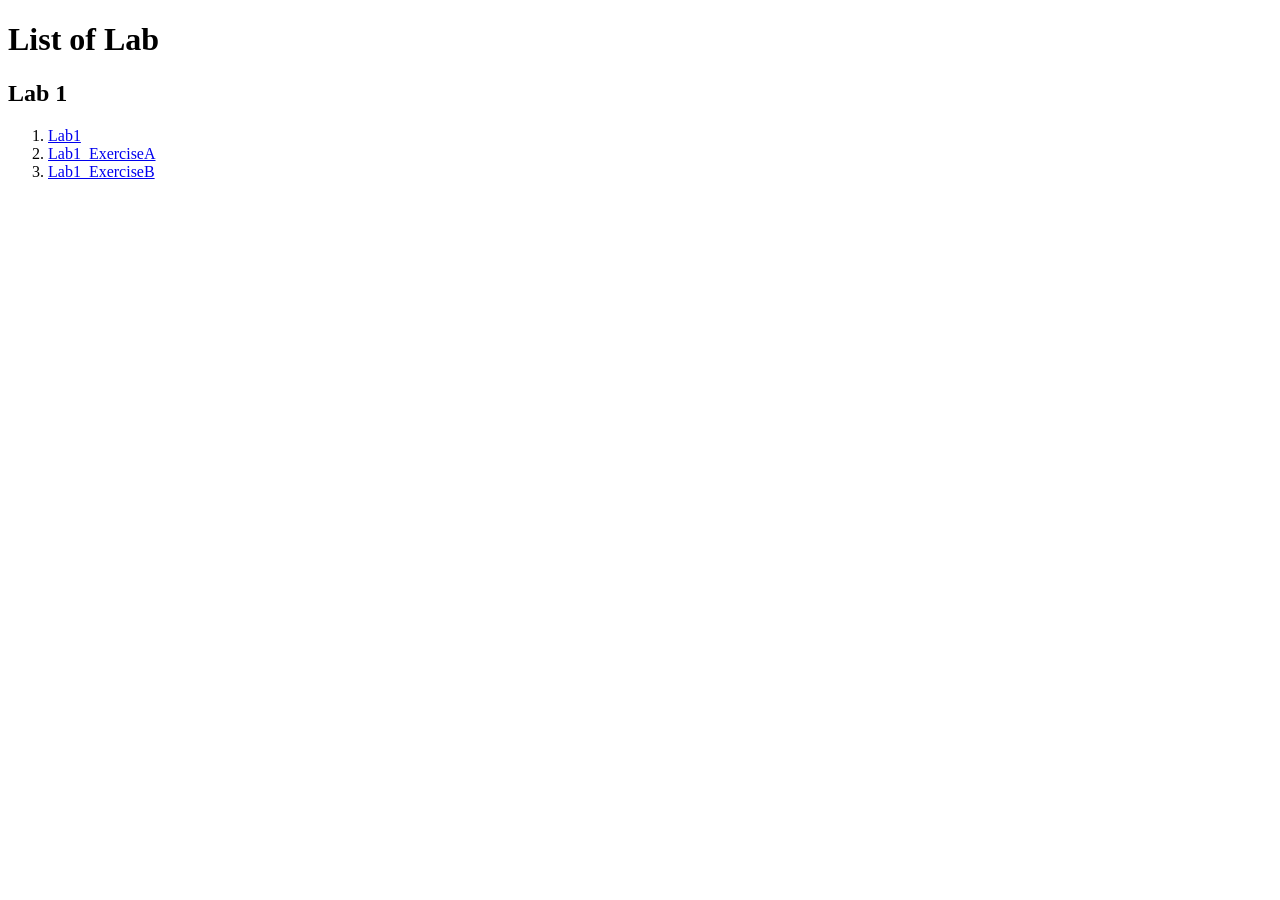
==== index.html @ 7845926b "Add files via upload" ====
<!DOCTYPE html>
<html>
  <head>
    <title>list of lab</title>
  </head>

  <body>
    <h1>List of Lab</h1>

    <h2> Lab 1</h2>
    <ol>
        <li> <a href ="lab1.html">Lab1</a>
        <li> <a href ="lab1_ExerA.html">Lab1_ExerciseA</a>
        <li> <a href ="lab1_ExerciseB.zip">Lab1_ExerciseB</a>


    </ol>
  </body>
</html>
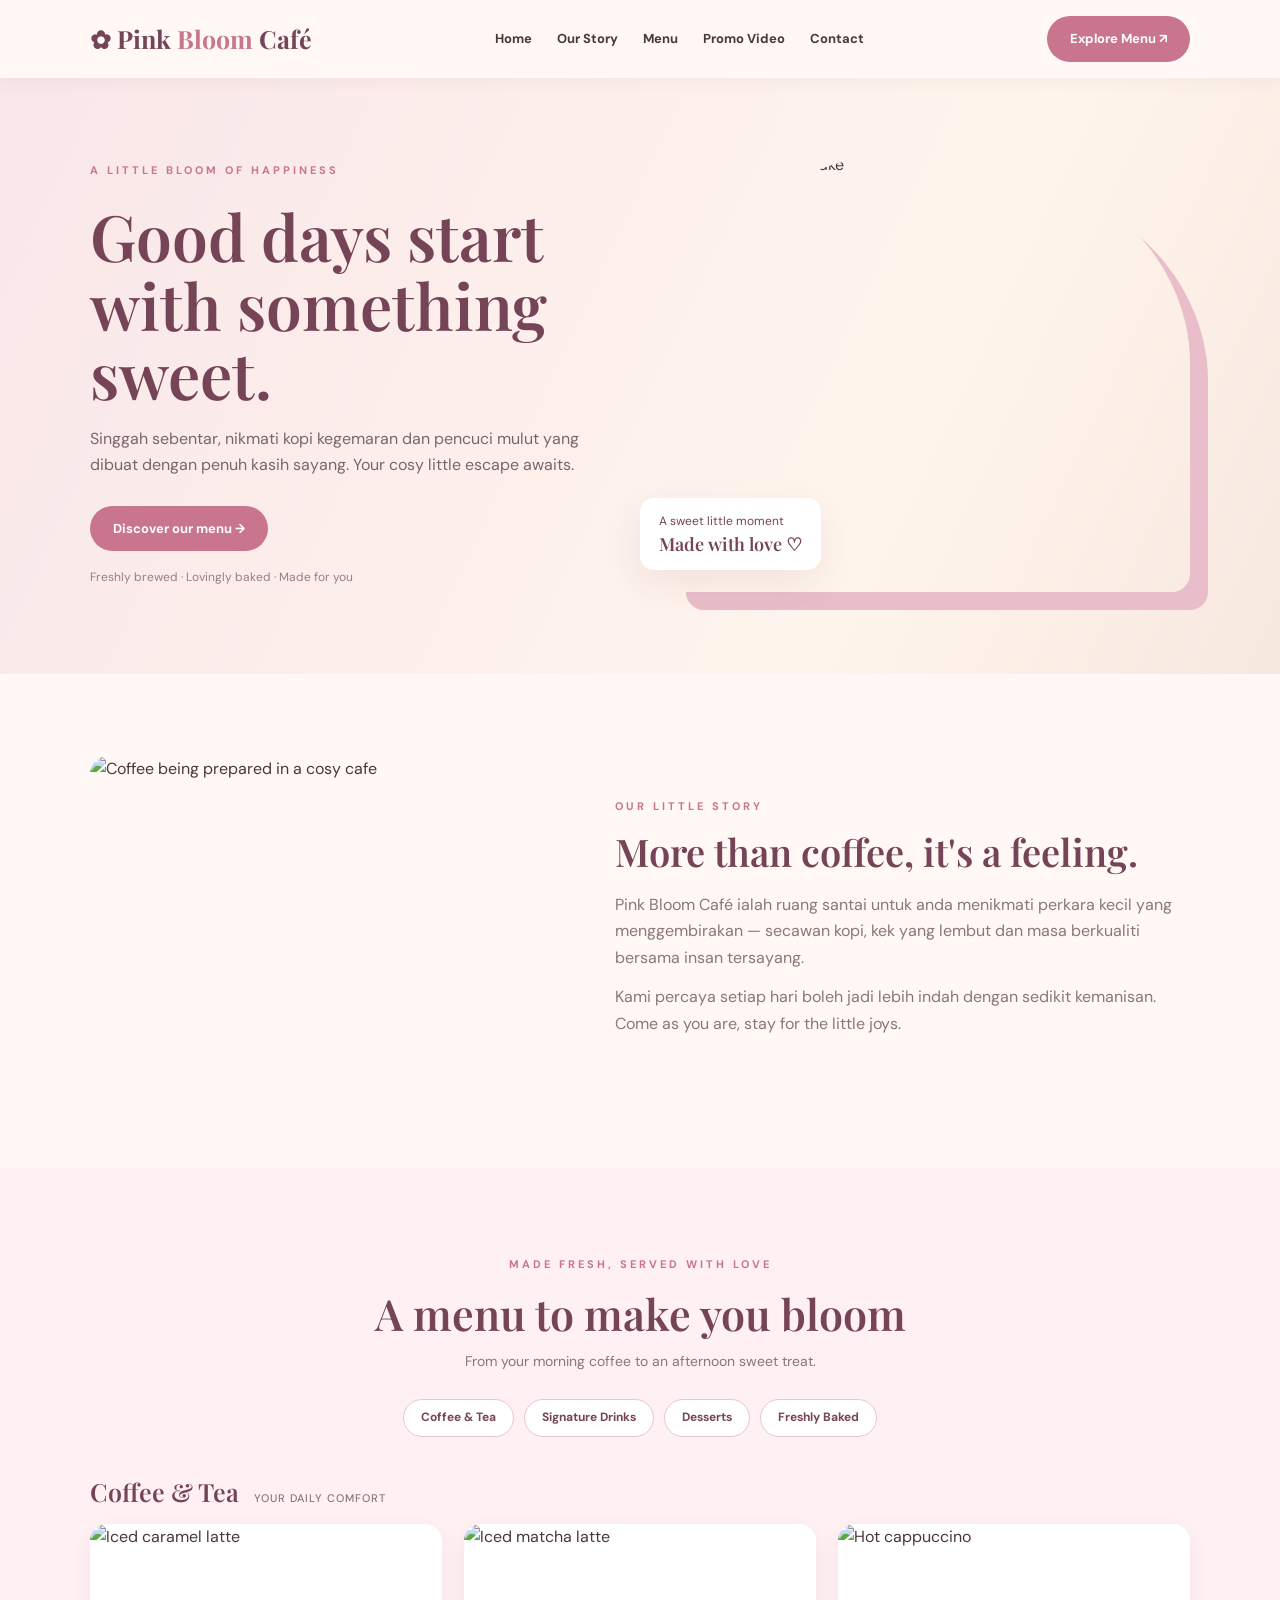
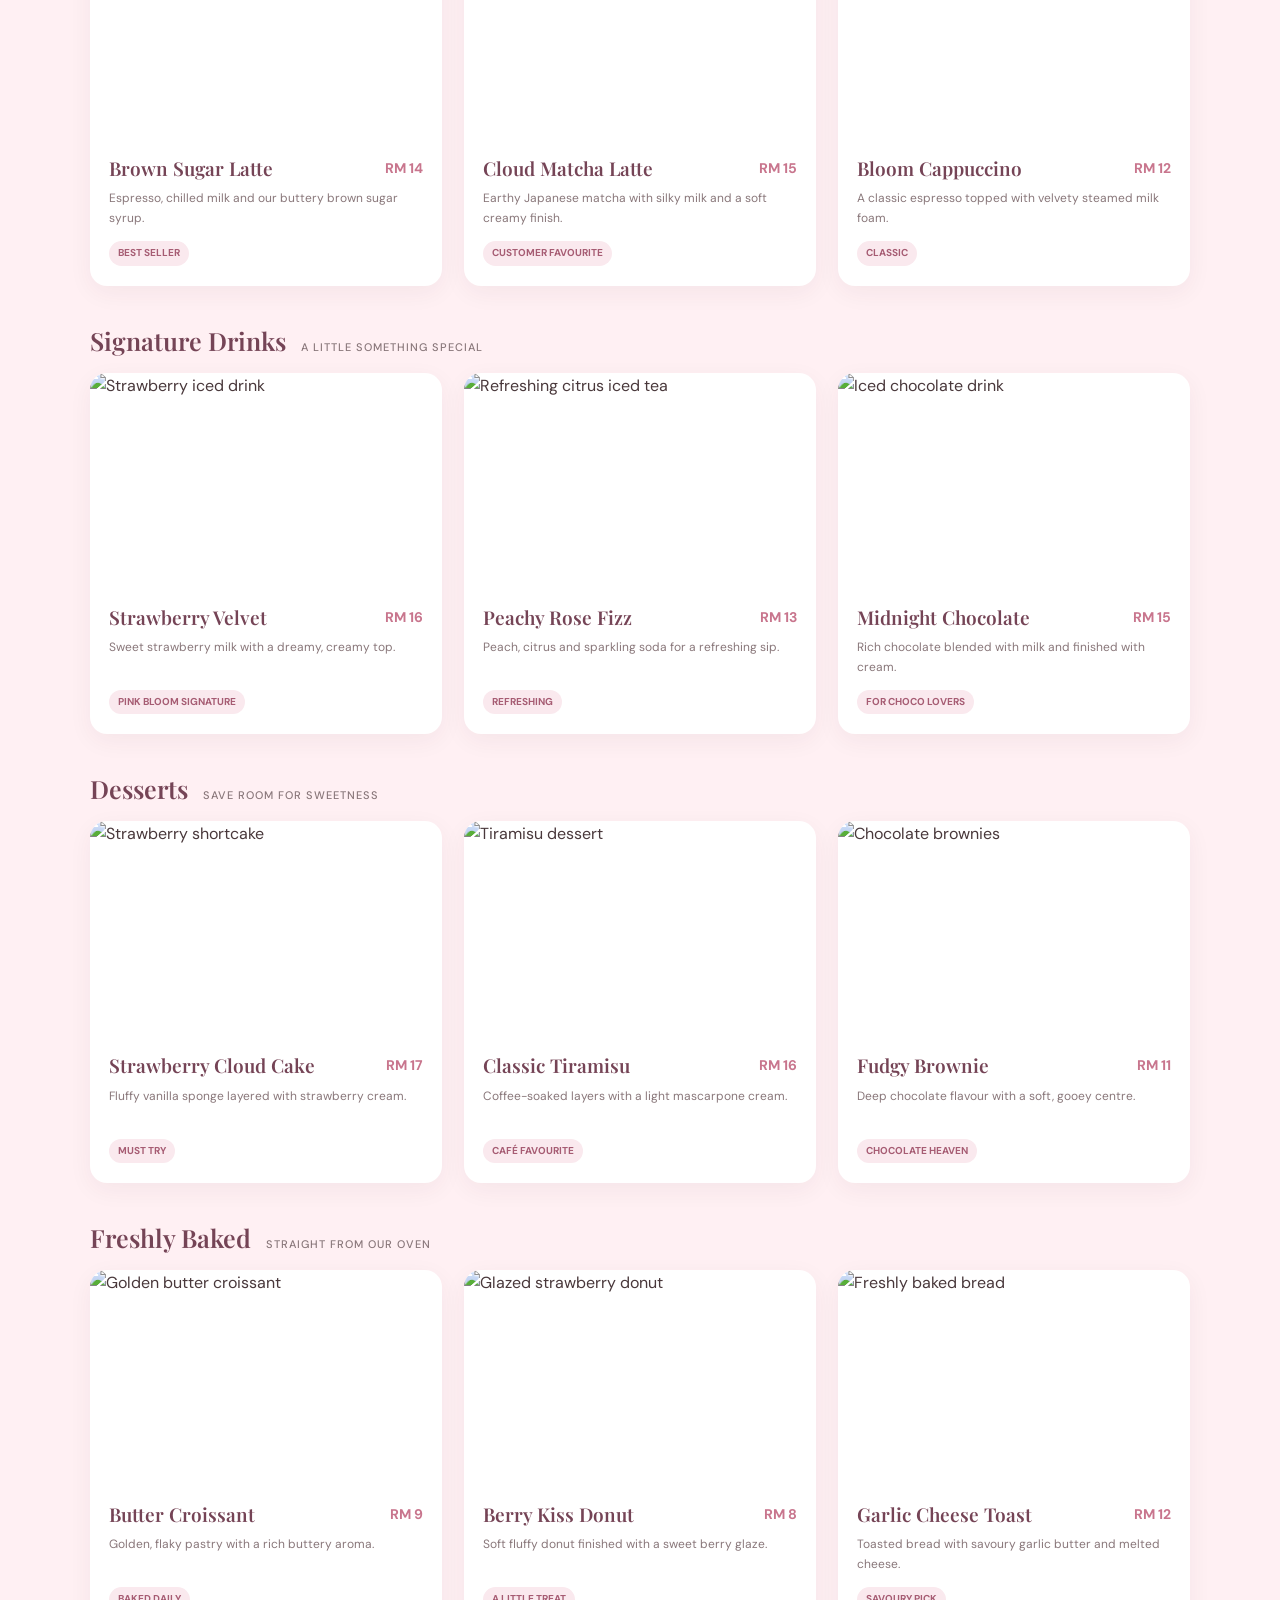
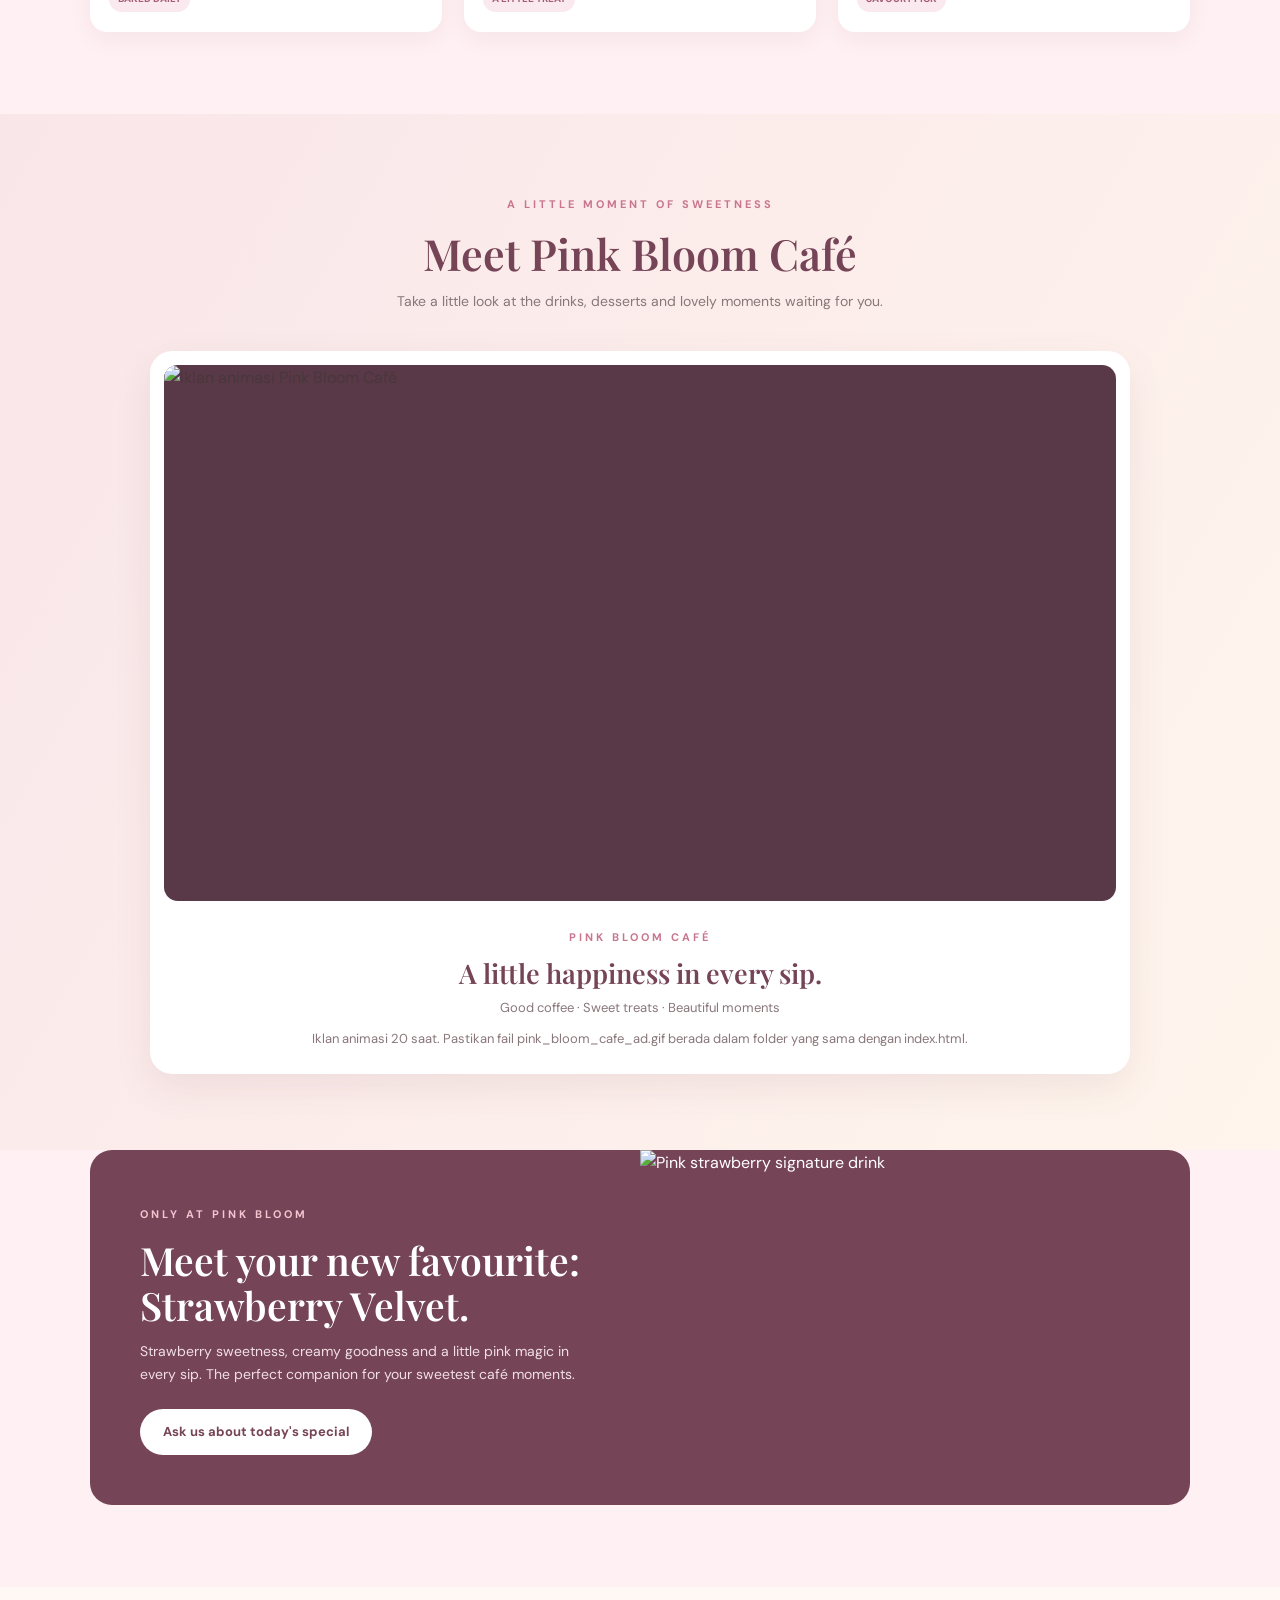
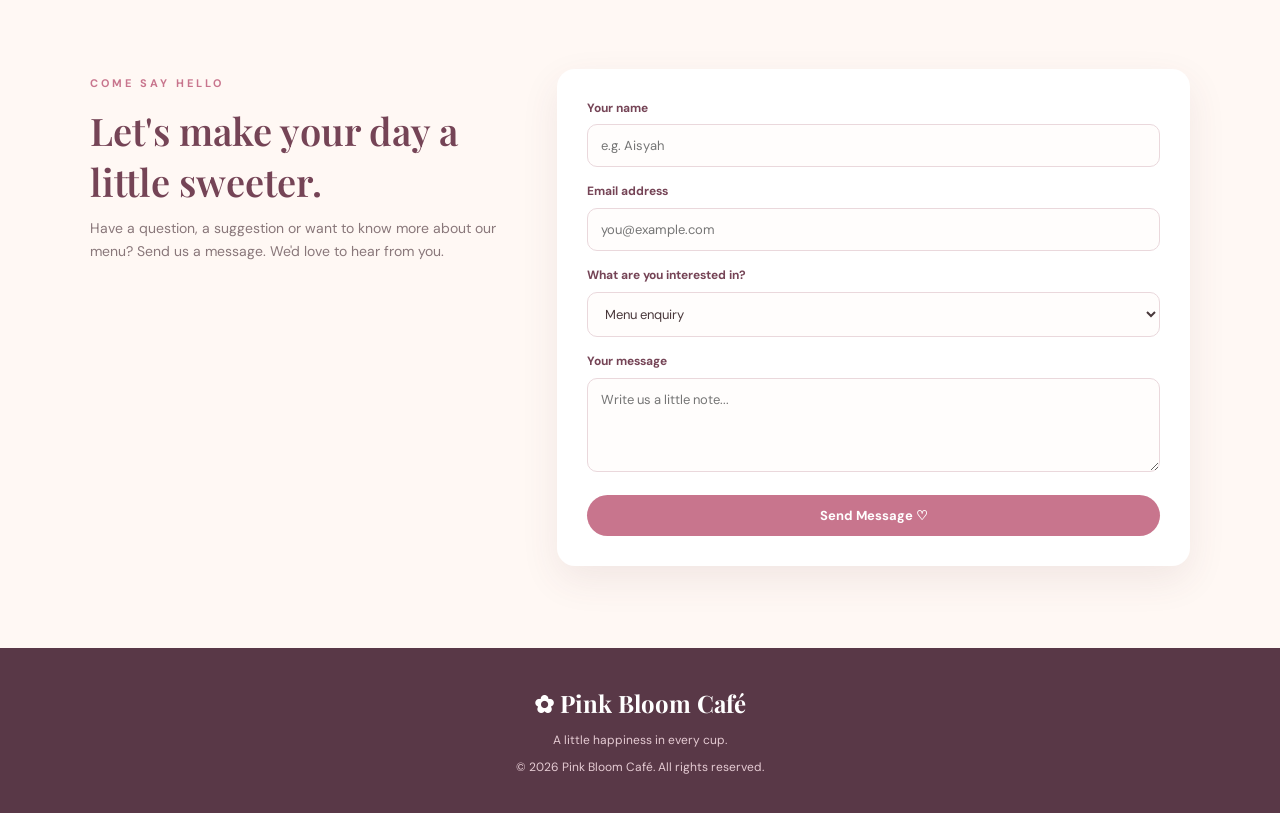
==== commit e948651a: "Add files via upload" ====
--- a/index.html
+++ b/index.html
@@ -1,19 +1,996 @@
+
 <!DOCTYPE html>
-<html>
-  <head>
-    <title>list of lab</title>
-  </head>
-
-  <body>
-    <h1>List of Lab</h1>
-
-    <h2> Lab 1</h2>
-    <ol>
-        <li> <a href ="lab1.html">Lab1</a>
-        <li> <a href ="lab1_ExerA.html">Lab1_ExerciseA</a>
-        <li> <a href ="lab1_ExerciseB.zip">Lab1_ExerciseB</a>
-
-
-    </ol>
-  </body>
+<html lang="ms">
+<head>
+<meta charset="UTF-8">
+<meta name="viewport" content="width=device-width, initial-scale=1.0">
+<meta name="theme-color" content="#fff8f5">
+<meta name="description" content="Pink Bloom Café — kopi, minuman istimewa, dessert dan pastri yang dibuat dengan penuh kasih sayang.">
+<title>Pink Bloom Café | A Little Bloom of Happiness</title>
+
+<link rel="preconnect" href="https://fonts.googleapis.com">
+<link rel="preconnect" href="https://fonts.gstatic.com" crossorigin>
+<link href="https://fonts.googleapis.com/css2?family=DM+Sans:wght@400;500;600;700&family=Playfair+Display:wght@500;600;700&display=swap" rel="stylesheet">
+
+<style>
+:root {
+  --pink: #c8758d;
+  --deep: #754456;
+  --rose: #f5dce3;
+  --cream: #fff8f4;
+  --ink: #49383b;
+  --muted: #89777a;
+  --white: #fff;
+  --shadow: 0 14px 38px rgba(100,54,69,.09);
+}
+
+* {
+  box-sizing: border-box;
+  margin: 0;
+  padding: 0;
+  scroll-behavior: smooth;
+}
+
+body {
+  font-family: 'DM Sans', sans-serif;
+  background: var(--cream);
+  color: var(--ink);
+  line-height: 1.65;
+}
+
+img {
+  display: block;
+  width: 100%;
+  object-fit: cover;
+}
+
+a {
+  text-decoration: none;
+  color: inherit;
+}
+
+/* NAVIGATION */
+nav {
+  min-height: 78px;
+  padding: 15px 7%;
+  display: flex;
+  align-items: center;
+  justify-content: space-between;
+  background: rgba(255,248,244,.96);
+  position: sticky;
+  top: 0;
+  z-index: 10;
+  backdrop-filter: blur(12px);
+  box-shadow: 0 3px 18px rgba(80,40,50,.05);
+}
+
+.logo {
+  font-family: 'Playfair Display', serif;
+  font-size: 25px;
+  font-weight: 700;
+  color: var(--deep);
+}
+
+.logo span {
+  color: var(--pink);
+}
+
+nav ul {
+  display: flex;
+  gap: 25px;
+  list-style: none;
+  font-size: 13px;
+  font-weight: 700;
+}
+
+nav a:hover {
+  color: var(--pink);
+}
+
+.nav-cta, .btn {
+  display: inline-flex;
+  align-items: center;
+  justify-content: center;
+  background: var(--pink);
+  color: white;
+  padding: 12px 23px;
+  border-radius: 999px;
+  font-size: 13px;
+  font-weight: 700;
+  transition: .25s;
+}
+
+.nav-cta:hover, .btn:hover {
+  background: var(--deep);
+  transform: translateY(-2px);
+}
+
+/* HERO */
+.hero {
+  padding: 74px 7% 82px;
+  display: grid;
+  grid-template-columns: 1fr 1fr;
+  gap: 55px;
+  align-items: center;
+  background: linear-gradient(115deg,#f9e6e9 0%,#fff5ed 68%,#f7e8df 100%);
+  min-height: 570px;
+}
+
+.eyebrow {
+  color: var(--pink);
+  font-size: 11px;
+  letter-spacing: 3px;
+  font-weight: 700;
+  text-transform: uppercase;
+}
+
+.hero h1 {
+  font: 600 clamp(42px,5vw,68px)/1.08 'Playfair Display',serif;
+  color: var(--deep);
+  margin: 18px 0;
+}
+
+.hero p {
+  max-width: 490px;
+  color: #79666b;
+  margin-bottom: 27px;
+}
+
+.hero-note {
+  display: block;
+  font-size: 12px;
+  color: #9b7d84;
+  margin-top: 17px;
+}
+
+.hero-pic {
+  height: 440px;
+  position: relative;
+}
+
+.hero-pic img {
+  height: 100%;
+  border-radius: 48% 48% 18px 18px;
+  box-shadow: 18px 18px 0 #e9bdc9;
+}
+
+.floating {
+  position: absolute;
+  bottom: 22px;
+  left: -28px;
+  background: white;
+  padding: 14px 19px;
+  border-radius: 14px;
+  box-shadow: var(--shadow);
+  font-size: 12px;
+  color: var(--deep);
+}
+
+.floating strong {
+  display: block;
+  font: 600 18px 'Playfair Display',serif;
+}
+
+/* GENERAL SECTIONS */
+section {
+  padding: 82px 7%;
+}
+
+.section-head {
+  text-align: center;
+  max-width: 650px;
+  margin: 0 auto 38px;
+}
+
+.section-head h2 {
+  font: 600 clamp(30px,4vw,43px) 'Playfair Display',serif;
+  color: var(--deep);
+  margin: 8px 0;
+}
+
+.section-head p {
+  color: var(--muted);
+  font-size: 14px;
+}
+
+/* ABOUT */
+.about {
+  display: grid;
+  grid-template-columns: .9fr 1.1fr;
+  gap: 55px;
+  align-items: center;
+}
+
+.about-img {
+  height: 330px;
+  border-radius: 18px;
+  overflow: hidden;
+}
+
+.about-img img {
+  height: 100%;
+}
+
+.about-copy h2 {
+  font: 600 38px/1.15 'Playfair Display',serif;
+  color: var(--deep);
+  margin: 12px 0 18px;
+}
+
+.about-copy p {
+  color: var(--muted);
+  margin-bottom: 13px;
+}
+
+/* MENU */
+.menu-section {
+  background: #fff0f3;
+}
+
+.menu-tabs {
+  display: flex;
+  justify-content: center;
+  gap: 10px;
+  flex-wrap: wrap;
+  margin: -12px 0 36px;
+}
+
+.menu-tabs a {
+  border: 1px solid #e9c6d0;
+  padding: 8px 17px;
+  border-radius: 999px;
+  font-size: 12px;
+  font-weight: 700;
+  color: var(--deep);
+  background: #fff;
+}
+
+.menu-tabs a:hover {
+  background: var(--deep);
+  color: #fff;
+}
+
+.menu-group {
+  margin: 38px 0 16px;
+  color: var(--deep);
+  font: 600 25px 'Playfair Display',serif;
+}
+
+.menu-group small {
+  font: 500 11px 'DM Sans',sans-serif;
+  color: var(--muted);
+  margin-left: 9px;
+  letter-spacing: 1px;
+  text-transform: uppercase;
+}
+
+.menu-grid {
+  display: grid;
+  grid-template-columns: repeat(3,1fr);
+  gap: 22px;
+}
+
+.menu-card {
+  background: white;
+  border-radius: 17px;
+  overflow: hidden;
+  box-shadow: 0 7px 25px rgba(80,40,50,.055);
+  transition: .25s;
+}
+
+.menu-card:hover {
+  transform: translateY(-6px);
+  box-shadow: var(--shadow);
+}
+
+.menu-card img {
+  height: 215px;
+  transition: transform .4s;
+}
+
+.menu-card:hover img {
+  transform: scale(1.04);
+}
+
+.menu-info {
+  padding: 18px 19px 20px;
+}
+
+.menu-top {
+  display: flex;
+  justify-content: space-between;
+  gap: 12px;
+  align-items: flex-start;
+}
+
+.menu-info h4 {
+  font: 600 19px 'Playfair Display',serif;
+  color: var(--deep);
+  line-height: 1.2;
+}
+
+.price {
+  white-space: nowrap;
+  color: var(--pink);
+  font-weight: 700;
+  font-size: 14px;
+}
+
+.menu-info p {
+  font-size: 12px;
+  color: var(--muted);
+  margin-top: 9px;
+  min-height: 40px;
+}
+
+.tag {
+  display: inline-block;
+  margin-top: 12px;
+  background: #fae9ee;
+  color: #a65c73;
+  padding: 4px 9px;
+  border-radius: 99px;
+  font-size: 10px;
+  font-weight: 700;
+}
+
+/* SIGNATURE */
+.signature {
+  padding: 0 7% 82px;
+  background: #fff0f3;
+}
+
+.signature-inner {
+  background: var(--deep);
+  color: white;
+  border-radius: 22px;
+  display: grid;
+  grid-template-columns: 1fr 1fr;
+  overflow: hidden;
+}
+
+.signature-copy {
+  padding: 50px;
+}
+
+.signature-copy .eyebrow {
+  color: #f4c4d1;
+}
+
+.signature-copy h2 {
+  font: 600 39px/1.15 'Playfair Display',serif;
+  margin: 12px 0;
+}
+
+.signature-copy p {
+  color: #f1dfe4;
+  font-size: 14px;
+  margin-bottom: 23px;
+}
+
+.signature-inner img {
+  height: 100%;
+  min-height: 330px;
+}
+
+.signature .btn {
+  background: #fff;
+  color: var(--deep);
+}
+
+/* PROMO GIF */
+.video-ad {
+  background: linear-gradient(120deg,#f9e6e9,#fff5ed);
+  padding: 76px 7%;
+}
+
+.video-wrap {
+  max-width: 980px;
+  margin: 0 auto;
+  background: #fff;
+  border-radius: 22px;
+  padding: 14px;
+  box-shadow: var(--shadow);
+}
+
+.video-wrap .promo-gif {
+  display: block;
+  width: 100%;
+  aspect-ratio: 16/9;
+  object-fit: cover;
+  background: #593847;
+  border-radius: 14px;
+}
+
+.video-caption {
+  text-align: center;
+  padding: 22px 12px 10px;
+}
+
+.video-caption h3 {
+  font: 600 27px 'Playfair Display',serif;
+  color: var(--deep);
+  margin: 6px 0;
+}
+
+.video-caption p {
+  font-size: 13px;
+  color: var(--muted);
+}
+
+.video-hint {
+  font-size: 11px;
+  color: #9b7d84;
+  margin-top: 10px;
+}
+
+/* CONTACT */
+.contact {
+  display: grid;
+  grid-template-columns: .8fr 1.2fr;
+  gap: 45px;
+  align-items: start;
+}
+
+.contact h2 {
+  font: 600 38px 'Playfair Display',serif;
+  color: var(--deep);
+  margin: 10px 0;
+}
+
+.contact p {
+  color: var(--muted);
+  font-size: 14px;
+}
+
+.contact-card {
+  background: white;
+  padding: 30px;
+  border-radius: 18px;
+  box-shadow: var(--shadow);
+}
+
+.form-row {
+  margin-bottom: 15px;
+}
+
+label {
+  display: block;
+  font-size: 12px;
+  font-weight: 700;
+  color: var(--deep);
+  margin-bottom: 6px;
+}
+
+input, select, textarea {
+  width: 100%;
+  padding: 12px 13px;
+  border: 1px solid #ead8dc;
+  border-radius: 10px;
+  background: #fffdfc;
+  font: 13px 'DM Sans',sans-serif;
+  color: var(--ink);
+}
+
+textarea {
+  resize: vertical;
+}
+
+button {
+  border: 0;
+  cursor: pointer;
+  width: 100%;
+  font-family: inherit;
+}
+
+/* FOOTER */
+footer {
+  background: #593847;
+  color: #f9e9ed;
+  text-align: center;
+  padding: 36px 20px;
+}
+
+footer .logo {
+  color: #fff;
+  font-size: 24px;
+}
+
+footer p {
+  font-size: 12px;
+  color: #e5cbd3;
+  margin-top: 7px;
+}
+
+/* RESPONSIVE */
+@media(max-width:850px) {
+  .hero { gap: 30px; }
+  .menu-grid { grid-template-columns: repeat(2,1fr); }
+  .about { gap: 30px; }
+  .signature-copy { padding: 35px; }
+}
+
+@media(max-width:620px) {
+  nav {
+    height: auto;
+    padding: 15px 5%;
+    flex-wrap: wrap;
+    gap: 12px;
+  }
+
+  .logo { font-size: 21px; }
+
+  nav ul {
+    order: 3;
+    width: 100%;
+    justify-content: center;
+    gap: 14px;
+    font-size: 11px;
+  }
+
+  .nav-cta { padding: 9px 15px; }
+
+  .hero {
+    grid-template-columns: 1fr;
+    padding: 55px 7%;
+    text-align: center;
+  }
+
+  .hero p {
+    margin-left: auto;
+    margin-right: auto;
+  }
+
+  .hero-pic {
+    height: 310px;
+    margin: 5px 15px 0;
+  }
+
+  .floating { left: -12px; }
+
+  .about, .contact, .signature-inner {
+    grid-template-columns: 1fr;
+  }
+
+  .about-img { height: 240px; }
+
+  .menu-grid { grid-template-columns: 1fr; }
+
+  .menu-card img { height: 230px; }
+
+  .signature {
+    padding: 0 5% 60px;
+  }
+
+  .signature-inner img {
+    min-height: 230px;
+    max-height: 260px;
+  }
+
+  .signature-copy { padding: 30px; }
+
+  .contact { gap: 25px; }
+
+  section { padding: 62px 6%; }
+
+  .video-ad { padding: 58px 5%; }
+
+  .video-wrap { padding: 9px; }
+
+  .video-caption h3 { font-size: 23px; }
+}
+</style>
+</head>
+
+<body>
+
+<!-- NAVIGATION -->
+<nav>
+  <a class="logo" href="#home">✿ Pink <span>Bloom</span> Café</a>
+
+  <ul>
+    <li><a href="#home">Home</a></li>
+    <li><a href="#about">Our Story</a></li>
+    <li><a href="#menu">Menu</a></li>
+    <li><a href="#promo-video">Promo Video</a></li>
+    <li><a href="#contact">Contact</a></li>
+  </ul>
+
+  <a class="nav-cta" href="#menu">Explore Menu ↗</a>
+</nav>
+
+<!-- HERO -->
+<header class="hero" id="home">
+  <div>
+    <span class="eyebrow">A little bloom of happiness</span>
+
+    <h1>Good days start with something sweet.</h1>
+
+    <p>
+      Singgah sebentar, nikmati kopi kegemaran dan
+      pencuci mulut yang dibuat dengan penuh kasih sayang.
+      Your cosy little escape awaits.
+    </p>
+
+    <a class="btn" href="#menu">Discover our menu →</a>
+
+    <span class="hero-note">
+      Freshly brewed · Lovingly baked · Made for you
+    </span>
+  </div>
+
+  <div class="hero-pic">
+    <img
+      src="https://images.unsplash.com/photo-1578985545062-69928b1d9587?auto=format&fit=crop&w=1100&q=85"
+      alt="Strawberry layer cake">
+
+    <div class="floating">
+      A sweet little moment
+      <strong>Made with love ♡</strong>
+    </div>
+  </div>
+</header>
+
+<!-- ABOUT -->
+<section id="about">
+  <div class="about">
+
+    <div class="about-img">
+      <img
+        src="https://images.unsplash.com/photo-1442512595331-e89e73853f31?auto=format&fit=crop&w=1000&q=85"
+        alt="Coffee being prepared in a cosy cafe">
+    </div>
+
+    <div class="about-copy">
+      <span class="eyebrow">Our little story</span>
+
+      <h2>More than coffee, it's a feeling.</h2>
+
+      <p>
+        Pink Bloom Café ialah ruang santai untuk anda
+        menikmati perkara kecil yang menggembirakan —
+        secawan kopi, kek yang lembut dan masa berkualiti
+        bersama insan tersayang.
+      </p>
+
+      <p>
+        Kami percaya setiap hari boleh jadi lebih indah
+        dengan sedikit kemanisan. Come as you are,
+        stay for the little joys.
+      </p>
+    </div>
+
+  </div>
+</section>
+
+<!-- MENU -->
+<section class="menu-section" id="menu">
+
+  <div class="section-head">
+    <span class="eyebrow">Made fresh, served with love</span>
+    <h2>A menu to make you bloom</h2>
+    <p>From your morning coffee to an afternoon sweet treat.</p>
+  </div>
+
+  <div class="menu-tabs">
+    <a href="#coffee">Coffee & Tea</a>
+    <a href="#signature-drinks">Signature Drinks</a>
+    <a href="#desserts">Desserts</a>
+    <a href="#bakes">Freshly Baked</a>
+  </div>
+
+  <!-- COFFEE -->
+  <h3 class="menu-group" id="coffee">
+    Coffee & Tea <small>your daily comfort</small>
+  </h3>
+
+  <div class="menu-grid">
+
+    <article class="menu-card">
+      <img src="https://images.unsplash.com/photo-1461023058943-07fcbe16d735?auto=format&fit=crop&w=800&q=85" alt="Iced caramel latte">
+      <div class="menu-info">
+        <div class="menu-top">
+          <h4>Brown Sugar Latte</h4>
+          <span class="price">RM 14</span>
+        </div>
+        <p>Espresso, chilled milk and our buttery brown sugar syrup.</p>
+        <span class="tag">BEST SELLER</span>
+      </div>
+    </article>
+
+    <article class="menu-card">
+      <img src="https://images.unsplash.com/photo-1515823064-d6e0c04616a7?auto=format&fit=crop&w=800&q=85" alt="Iced matcha latte">
+      <div class="menu-info">
+        <div class="menu-top">
+          <h4>Cloud Matcha Latte</h4>
+          <span class="price">RM 15</span>
+        </div>
+        <p>Earthy Japanese matcha with silky milk and a soft creamy finish.</p>
+        <span class="tag">CUSTOMER FAVOURITE</span>
+      </div>
+    </article>
+
+    <article class="menu-card">
+      <img src="https://images.unsplash.com/photo-1509042239860-f550ce710b93?auto=format&fit=crop&w=800&q=85" alt="Hot cappuccino">
+      <div class="menu-info">
+        <div class="menu-top">
+          <h4>Bloom Cappuccino</h4>
+          <span class="price">RM 12</span>
+        </div>
+        <p>A classic espresso topped with velvety steamed milk foam.</p>
+        <span class="tag">CLASSIC</span>
+      </div>
+    </article>
+
+  </div>
+
+  <!-- SIGNATURE DRINKS -->
+  <h3 class="menu-group" id="signature-drinks">
+    Signature Drinks <small>a little something special</small>
+  </h3>
+
+  <div class="menu-grid">
+
+    <article class="menu-card">
+      <img src="https://images.unsplash.com/photo-1556679343-c7306c1976bc?auto=format&fit=crop&w=800&q=85" alt="Strawberry iced drink">
+      <div class="menu-info">
+        <div class="menu-top">
+          <h4>Strawberry Velvet</h4>
+          <span class="price">RM 16</span>
+        </div>
+        <p>Sweet strawberry milk with a dreamy, creamy top.</p>
+        <span class="tag">PINK BLOOM SIGNATURE</span>
+      </div>
+    </article>
+
+    <article class="menu-card">
+      <img src="peachy-rose-fizz.jpg" alt="Refreshing citrus iced tea">
+      <div class="menu-info">
+        <div class="menu-top">
+          <h4>Peachy Rose Fizz</h4>
+          <span class="price">RM 13</span>
+        </div>
+        <p>Peach, citrus and sparkling soda for a refreshing sip.</p>
+        <span class="tag">REFRESHING</span>
+      </div>
+    </article>
+
+    <article class="menu-card">
+      <img src="https://images.unsplash.com/photo-1572490122747-3968b75cc699?auto=format&fit=crop&w=800&q=85" alt="Iced chocolate drink">
+      <div class="menu-info">
+        <div class="menu-top">
+          <h4>Midnight Chocolate</h4>
+          <span class="price">RM 15</span>
+        </div>
+        <p>Rich chocolate blended with milk and finished with cream.</p>
+        <span class="tag">FOR CHOCO LOVERS</span>
+      </div>
+    </article>
+
+  </div>
+
+  <!-- DESSERTS -->
+  <h3 class="menu-group" id="desserts">
+    Desserts <small>save room for sweetness</small>
+  </h3>
+
+  <div class="menu-grid">
+
+    <article class="menu-card">
+      <img src="https://images.unsplash.com/photo-1565958011703-44f9829ba187?auto=format&fit=crop&w=800&q=85" alt="Strawberry shortcake">
+      <div class="menu-info">
+        <div class="menu-top">
+          <h4>Strawberry Cloud Cake</h4>
+          <span class="price">RM 17</span>
+        </div>
+        <p>Fluffy vanilla sponge layered with strawberry cream.</p>
+        <span class="tag">MUST TRY</span>
+      </div>
+    </article>
+
+    <article class="menu-card">
+      <img src="https://images.unsplash.com/photo-1571877227200-a0d98ea607e9?auto=format&fit=crop&w=800&q=85" alt="Tiramisu dessert">
+      <div class="menu-info">
+        <div class="menu-top">
+          <h4>Classic Tiramisu</h4>
+          <span class="price">RM 16</span>
+        </div>
+        <p>Coffee-soaked layers with a light mascarpone cream.</p>
+        <span class="tag">CAFÉ FAVOURITE</span>
+      </div>
+    </article>
+
+    <article class="menu-card">
+      <img src="https://images.unsplash.com/photo-1606313564200-e75d5e30476c?auto=format&fit=crop&w=800&q=85" alt="Chocolate brownies">
+      <div class="menu-info">
+        <div class="menu-top">
+          <h4>Fudgy Brownie</h4>
+          <span class="price">RM 11</span>
+        </div>
+        <p>Deep chocolate flavour with a soft, gooey centre.</p>
+        <span class="tag">CHOCOLATE HEAVEN</span>
+      </div>
+    </article>
+
+  </div>
+
+  <!-- BAKERY -->
+  <h3 class="menu-group" id="bakes">
+    Freshly Baked <small>straight from our oven</small>
+  </h3>
+
+  <div class="menu-grid">
+
+    <article class="menu-card">
+      <img src="https://images.unsplash.com/photo-1555507036-ab1f4038808a?auto=format&fit=crop&w=800&q=85" alt="Golden butter croissant">
+      <div class="menu-info">
+        <div class="menu-top">
+          <h4>Butter Croissant</h4>
+          <span class="price">RM 9</span>
+        </div>
+        <p>Golden, flaky pastry with a rich buttery aroma.</p>
+        <span class="tag">BAKED DAILY</span>
+      </div>
+    </article>
+
+    <article class="menu-card">
+      <img src="https://images.unsplash.com/photo-1551024506-0bccd828d307?auto=format&fit=crop&w=800&q=85" alt="Glazed strawberry donut">
+      <div class="menu-info">
+        <div class="menu-top">
+          <h4>Berry Kiss Donut</h4>
+          <span class="price">RM 8</span>
+        </div>
+        <p>Soft fluffy donut finished with a sweet berry glaze.</p>
+        <span class="tag">A LITTLE TREAT</span>
+      </div>
+    </article>
+
+    <article class="menu-card">
+      <img src="https://images.unsplash.com/photo-1509440159596-0249088772ff?auto=format&fit=crop&w=800&q=85" alt="Freshly baked bread">
+      <div class="menu-info">
+        <div class="menu-top">
+          <h4>Garlic Cheese Toast</h4>
+          <span class="price">RM 12</span>
+        </div>
+        <p>Toasted bread with savoury garlic butter and melted cheese.</p>
+        <span class="tag">SAVOURY PICK</span>
+      </div>
+    </article>
+
+  </div>
+</section>
+
+<!-- PROMO VIDEO / GIF -->
+<section class="video-ad" id="promo-video">
+
+  <div class="section-head">
+    <span class="eyebrow">A little moment of sweetness</span>
+    <h2>Meet Pink Bloom Café</h2>
+    <p>Take a little look at the drinks, desserts and lovely moments waiting for you.</p>
+  </div>
+
+  <div class="video-wrap">
+
+    <img
+      class="promo-gif"
+      src="pink_bloom_cafe_ad.gif"
+      alt="Iklan animasi Pink Bloom Café"
+      loading="lazy">
+
+    <div class="video-caption">
+      <span class="eyebrow">Pink Bloom Café</span>
+      <h3>A little happiness in every sip.</h3>
+      <p>Good coffee · Sweet treats · Beautiful moments</p>
+      <p class="video-hint">
+        Iklan animasi 20 saat.
+        Pastikan fail pink_bloom_cafe_ad.gif berada
+        dalam folder yang sama dengan index.html.
+      </p>
+    </div>
+
+  </div>
+</section>
+
+<!-- SIGNATURE FEATURE -->
+<section class="signature">
+
+  <div class="signature-inner">
+
+    <div class="signature-copy">
+      <span class="eyebrow">Only at Pink Bloom</span>
+
+      <h2>Meet your new favourite: Strawberry Velvet.</h2>
+
+      <p>
+        Strawberry sweetness, creamy goodness and a little
+        pink magic in every sip. The perfect companion for
+        your sweetest café moments.
+      </p>
+
+      <a class="btn" href="#contact">
+        Ask us about today's special
+      </a>
+    </div>
+
+    <img
+      src="https://images.unsplash.com/photo-1556679343-c7306c1976bc?auto=format&fit=crop&w=1000&q=85"
+      alt="Pink strawberry signature drink">
+
+  </div>
+</section>
+
+<!-- CONTACT -->
+<section id="contact">
+
+  <div class="contact">
+
+    <div>
+      <span class="eyebrow">Come say hello</span>
+
+      <h2>Let's make your day a little sweeter.</h2>
+
+      <p>
+        Have a question, a suggestion or want to know more
+        about our menu? Send us a message.
+        We'd love to hear from you.
+      </p>
+    </div>
+
+    <form class="contact-card" action="#" method="post">
+
+      <div class="form-row">
+        <label for="name">Your name</label>
+        <input
+          id="name"
+          name="name"
+          type="text"
+          placeholder="e.g. Aisyah"
+          required>
+      </div>
+
+      <div class="form-row">
+        <label for="email">Email address</label>
+        <input
+          id="email"
+          name="email"
+          type="email"
+          placeholder="you@example.com"
+          required>
+      </div>
+
+      <div class="form-row">
+        <label for="interest">What are you interested in?</label>
+        <select id="interest" name="interest">
+          <option>Menu enquiry</option>
+          <option>Event / celebration</option>
+          <option>Feedback</option>
+          <option>Other</option>
+        </select>
+      </div>
+
+      <div class="form-row">
+        <label for="message">Your message</label>
+        <textarea
+          id="message"
+          name="message"
+          rows="4"
+          placeholder="Write us a little note..."></textarea>
+      </div>
+
+      <button class="btn" type="submit">
+        Send Message ♡
+      </button>
+
+    </form>
+  </div>
+</section>
+
+<!-- FOOTER -->
+<footer>
+  <div class="logo">✿ Pink Bloom Café</div>
+  <p>A little happiness in every cup.</p>
+  <p>© 2026 Pink Bloom Café. All rights reserved.</p>
+</footer>
+
+</body>
 </html>
